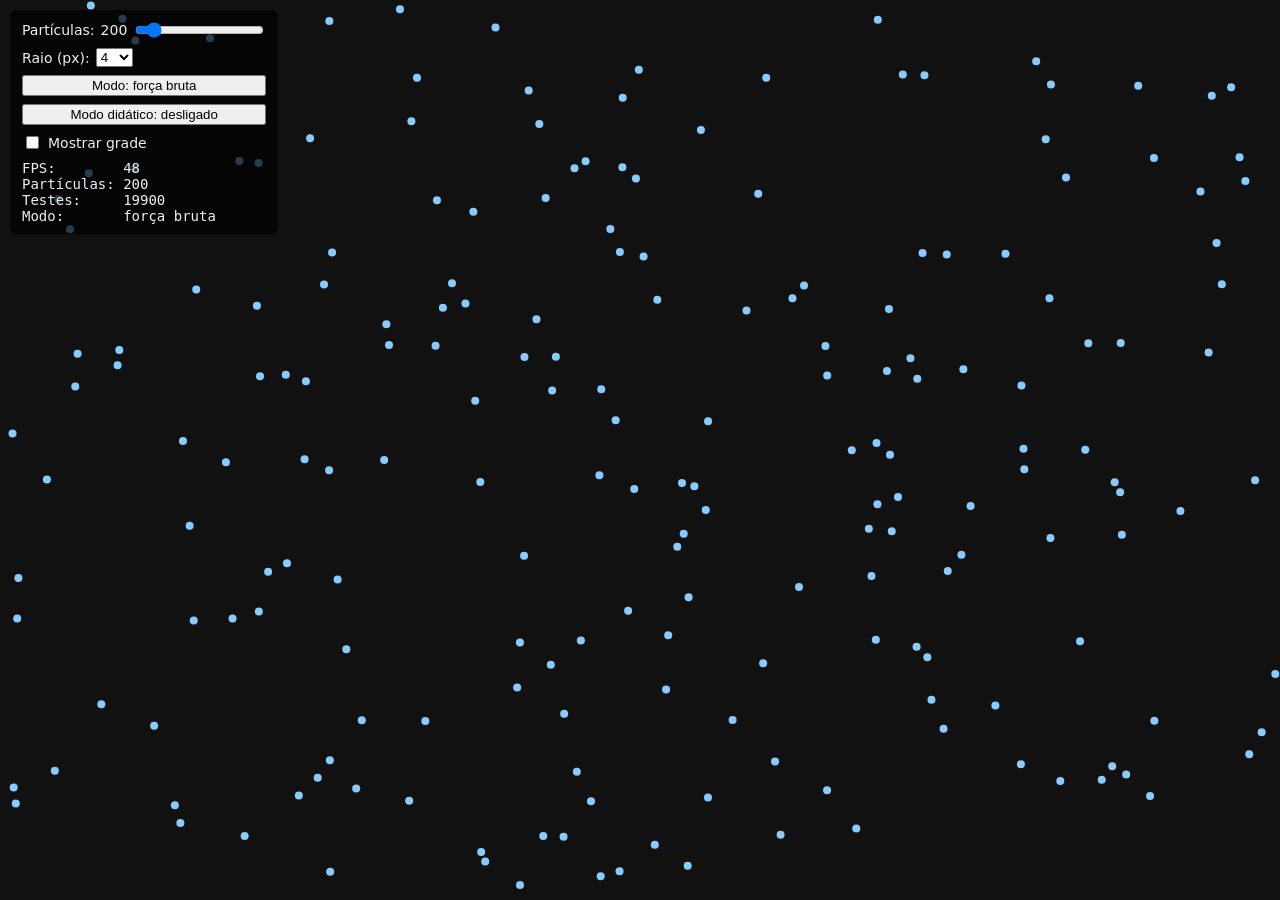
==== index.html @ 2d7d8c55 "Modo didático: passos da força bruta" ====
<!doctype html>
<html lang="pt-BR">
<head>
  <meta charset="utf-8">
  <meta name="viewport" content="width=device-width, initial-scale=1">
  <title>Quadtree: colisão de partículas</title>
  <link rel="stylesheet" href="style.css">
</head>
<body>
  <canvas id="canvas"></canvas>

  <div id="panel">
    <label>
      Partículas: <span id="countValue">200</span>
      <input id="count" type="range" min="10" max="2000" value="200">
    </label>
    <label>
      Raio (px):
      <select id="radius">
        <option value="2">2</option>
        <option value="4" selected>4</option>
        <option value="8">8</option>
        <option value="16">16</option>
        <option value="32">32</option>
      </select>
    </label>
    <button id="modeBtn">Modo: força bruta</button>
    <button id="stepBtn">Modo didático: desligado</button>
    <div id="notice"></div>
    <label><input id="showGrid" type="checkbox"> Mostrar grade</label>
    <pre id="stats"></pre>
  </div>

  <!-- Scripts clássicos (não ES modules): assim a demo funciona abrindo o arquivo direto, sem servidor. -->
  <script src="src/particle.js"></script>
  <script src="src/quadtree.js"></script>
  <script src="src/simulation.js"></script>
  <script src="src/renderer.js"></script>
  <script src="src/main.js"></script>
</body>
</html>
---- style.css ----
body {
  margin: 0;
  overflow: hidden;
  background: #111;
  font-family: system-ui, sans-serif;
}

canvas {
  display: block;
}

#panel {
  position: fixed;
  top: 10px;
  left: 10px;
  display: flex;
  flex-direction: column;
  gap: 8px;
  padding: 10px 12px;
  background: rgba(0, 0, 0, 0.7);
  color: #eee;
  font-size: 14px;
  border-radius: 6px;
}

#panel label {
  display: flex;
  align-items: center;
  gap: 6px;
}

#stats {
  margin: 0;
  font-family: monospace;
}

#notice {
  color: #fd3;
  font-size: 12px;
}

#notice:empty {
  display: none;
}
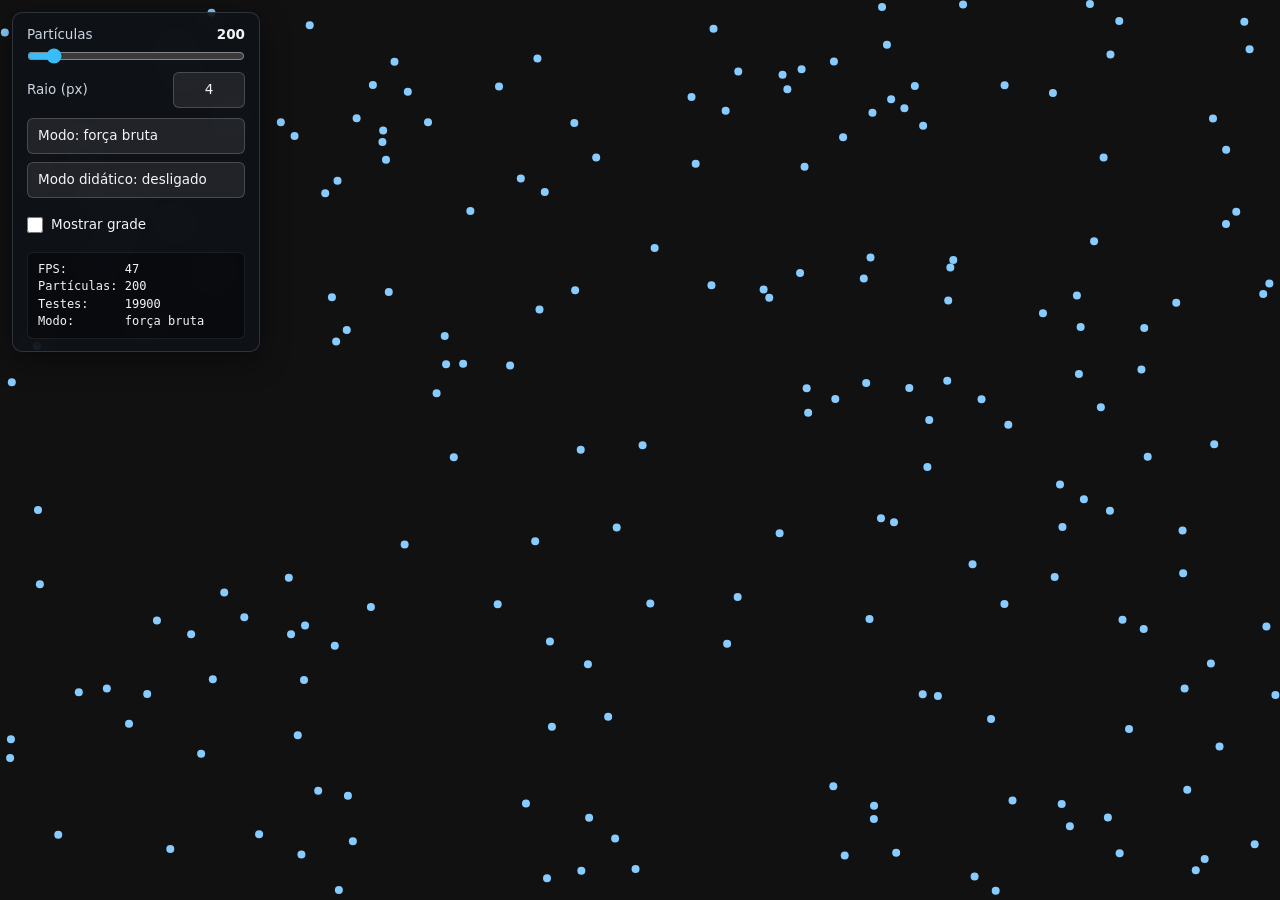
==== commit a36b2af4: "feat(ui): melhora usabilidade, acessibilidade WCAG e responsividade do painel" ====
--- a/index.html
+++ b/index.html
@@ -7,29 +7,44 @@
   <link rel="stylesheet" href="style.css">
 </head>
 <body>
-  <canvas id="canvas"></canvas>
+  <canvas id="canvas" aria-label="Área da simulação de colisão de partículas"></canvas>
 
-  <div id="panel">
-    <label>
-      Partículas: <span id="countValue">200</span>
-      <input id="count" type="range" min="10" max="2000" value="200">
+  <aside id="panel" role="region" aria-label="Controles da simulação">
+    <div class="control-group">
+      <label class="field-range" for="count">
+        <span class="field-header">
+          <span>Partículas</span>
+          <output id="countValue" for="count">200</output>
+        </span>
+        <input id="count" type="range" min="10" max="2000" value="200" aria-label="Quantidade de partículas">
+      </label>
+
+      <label class="field-inline" for="radius">
+        <span>Raio (px)</span>
+        <select id="radius" aria-label="Raio das partículas em pixels">
+          <option value="2">2</option>
+          <option value="4" selected>4</option>
+          <option value="8">8</option>
+          <option value="16">16</option>
+          <option value="32">32</option>
+        </select>
+      </label>
+    </div>
+
+    <div class="control-actions">
+      <button id="modeBtn" type="button" title="Alternar entre força bruta e Quadtree sem reiniciar">Modo: força bruta</button>
+      <button id="stepBtn" type="button" title="Ativar inspeção passo a passo na próxima colisão (até 200 partículas)">Modo didático: desligado</button>
+    </div>
+
+    <div id="notice" role="status" aria-live="polite"></div>
+
+    <label class="field-check" for="showGrid">
+      <input id="showGrid" type="checkbox">
+      <span>Mostrar grade</span>
     </label>
-    <label>
-      Raio (px):
-      <select id="radius">
-        <option value="2">2</option>
-        <option value="4" selected>4</option>
-        <option value="8">8</option>
-        <option value="16">16</option>
-        <option value="32">32</option>
-      </select>
-    </label>
-    <button id="modeBtn">Modo: força bruta</button>
-    <button id="stepBtn">Modo didático: desligado</button>
-    <div id="notice"></div>
-    <label><input id="showGrid" type="checkbox"> Mostrar grade</label>
-    <pre id="stats"></pre>
-  </div>
+
+    <pre id="stats" aria-label="Estatísticas da simulação"></pre>
+  </aside>
 
   <!-- Scripts clássicos (não ES modules): assim a demo funciona abrindo o arquivo direto, sem servidor. -->
   <script src="src/particle.js"></script>
--- a/style.css
+++ b/style.css
@@ -1,8 +1,31 @@
+:root {
+  --bg-canvas: #111318;
+  --panel-bg: rgba(15, 18, 25, 0.84);
+  --panel-border: rgba(255, 255, 255, 0.14);
+  --control-bg: rgba(255, 255, 255, 0.08);
+  --control-bg-hover: rgba(255, 255, 255, 0.15);
+  --control-border: rgba(255, 255, 255, 0.18);
+  --text-primary: #f3f4f6;
+  --text-muted: #cbd5e1;
+  --accent: #38bdf8;
+  --focus-ring: #7dd3fc;
+  --warning: #fde047;
+  --stats-bg: rgba(0, 0, 0, 0.35);
+  --radius-md: 10px;
+  --radius-sm: 6px;
+  --shadow-panel: 0 8px 30px rgba(0, 0, 0, 0.45);
+}
+
+* {
+  box-sizing: border-box;
+}
+
 body {
   margin: 0;
   overflow: hidden;
-  background: #111;
-  font-family: system-ui, sans-serif;
+  background: var(--bg-canvas);
+  color: var(--text-primary);
+  font-family: system-ui, -apple-system, BlinkMacSystemFont, "Segoe UI", sans-serif;
 }
 
 canvas {
@@ -11,34 +34,185 @@
 
 #panel {
   position: fixed;
-  top: 10px;
-  left: 10px;
+  top: 12px;
+  left: 12px;
+  z-index: 10;
+  width: 248px;
+  max-width: calc(100vw - 24px);
+  max-height: calc(100vh - 24px);
+  overflow-y: auto;
+  display: flex;
+  flex-direction: column;
+  gap: 10px;
+  padding: 12px 14px;
+  background: var(--panel-bg);
+  backdrop-filter: blur(12px);
+  -webkit-backdrop-filter: blur(12px);
+  border: 1px solid var(--panel-border);
+  border-radius: var(--radius-md);
+  box-shadow: var(--shadow-panel);
+  color: var(--text-primary);
+  font-size: 13.5px;
+  line-height: 1.4;
+}
+
+.control-group,
+.control-actions {
   display: flex;
   flex-direction: column;
   gap: 8px;
-  padding: 10px 12px;
-  background: rgba(0, 0, 0, 0.7);
-  color: #eee;
-  font-size: 14px;
-  border-radius: 6px;
-}
-
-#panel label {
-  display: flex;
+}
+
+.field-range {
+  display: flex;
+  flex-direction: column;
+  gap: 4px;
+}
+
+.field-header {
+  display: flex;
+  justify-content: space-between;
   align-items: center;
-  gap: 6px;
-}
-
-#stats {
-  margin: 0;
-  font-family: monospace;
+  color: var(--text-muted);
+  font-weight: 500;
+}
+
+#countValue {
+  color: var(--text-primary);
+  font-variant-numeric: tabular-nums;
+  font-weight: 600;
+}
+
+.field-inline {
+  display: flex;
+  justify-content: space-between;
+  align-items: center;
+  gap: 8px;
+  color: var(--text-muted);
+  font-weight: 500;
+}
+
+.field-check {
+  display: flex;
+  align-items: center;
+  gap: 8px;
+  min-height: 34px;
+  cursor: pointer;
+  user-select: none;
+  color: var(--text-primary);
+}
+
+#count {
+  width: 100%;
+  margin: 0;
+  accent-color: var(--accent);
+  cursor: pointer;
+}
+
+#radius,
+#panel button {
+  appearance: none;
+  background: var(--control-bg);
+  color: var(--text-primary);
+  border: 1px solid var(--control-border);
+  border-radius: var(--radius-sm);
+  font: inherit;
+  font-weight: 500;
+  min-height: 36px;
+  padding: 6px 10px;
+  cursor: pointer;
+  transition: background-color 140ms ease, border-color 140ms ease;
+}
+
+#radius {
+  min-width: 72px;
+  text-align: center;
+}
+
+#radius option {
+  background: #181c24;
+  color: var(--text-primary);
+}
+
+#panel button {
+  width: 100%;
+  text-align: left;
+}
+
+#radius:hover,
+#panel button:hover {
+  background: var(--control-bg-hover);
+  border-color: rgba(255, 255, 255, 0.3);
+}
+
+#panel button:active {
+  transform: translateY(1px);
+}
+
+#showGrid {
+  width: 16px;
+  height: 16px;
+  margin: 0;
+  accent-color: var(--accent);
+  cursor: pointer;
+}
+
+#panel :focus-visible {
+  outline: 2px solid var(--focus-ring);
+  outline-offset: 2px;
 }
 
 #notice {
-  color: #fd3;
+  color: var(--warning);
   font-size: 12px;
+  font-weight: 500;
+  line-height: 1.35;
 }
 
 #notice:empty {
   display: none;
 }
+
+#stats {
+  margin: 0;
+  padding: 8px 10px;
+  background: var(--stats-bg);
+  border: 1px solid rgba(255, 255, 255, 0.08);
+  border-radius: var(--radius-sm);
+  font-family: ui-monospace, SFMono-Regular, Menlo, Consolas, monospace;
+  font-size: 12px;
+  line-height: 1.45;
+  color: var(--text-primary);
+  white-space: pre-wrap;
+  word-break: break-word;
+}
+
+@media (pointer: coarse), (max-width: 600px) {
+  #panel {
+    top: 8px;
+    left: 8px;
+    width: min(280px, calc(100vw - 16px));
+  }
+
+  #radius,
+  #panel button,
+  .field-check {
+    min-height: 44px;
+  }
+
+  #showGrid {
+    width: 20px;
+    height: 20px;
+  }
+}
+
+@media (prefers-reduced-motion: reduce) {
+  #radius,
+  #panel button {
+    transition: none;
+  }
+
+  #panel button:active {
+    transform: none;
+  }
+}
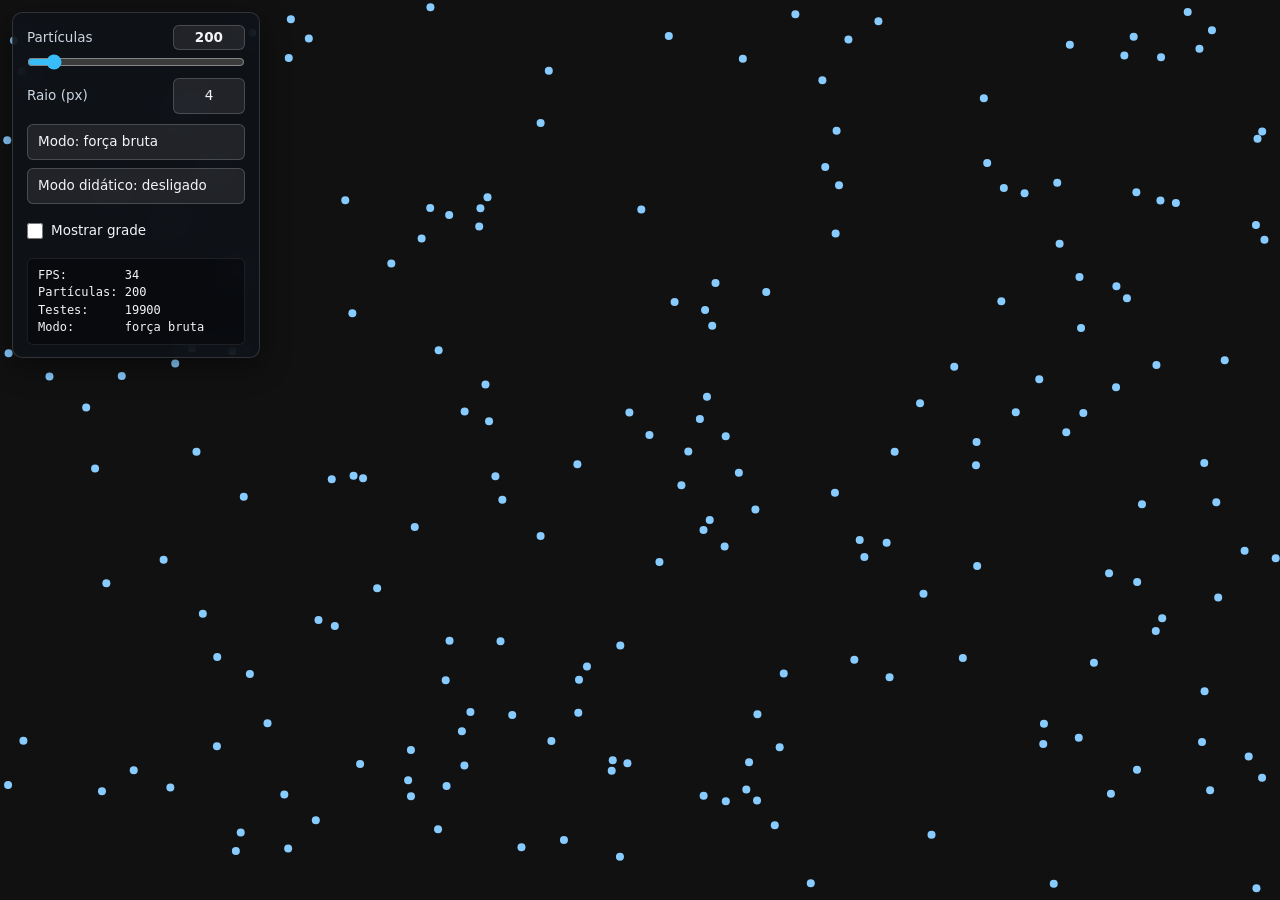
==== commit 97e384e9: "feat(ui): transforma countValue em campo de insercao numerica sincronizado com slider" ====
--- a/index.html
+++ b/index.html
@@ -11,13 +11,13 @@
 
   <aside id="panel" role="region" aria-label="Controles da simulação">
     <div class="control-group">
-      <label class="field-range" for="count">
-        <span class="field-header">
-          <span>Partículas</span>
-          <output id="countValue" for="count">200</output>
-        </span>
+      <div class="field-range">
+        <div class="field-header">
+          <label for="count">Partículas</label>
+          <input id="countValue" type="number" min="10" max="2000" value="200" aria-label="Quantidade numérica de partículas">
+        </div>
         <input id="count" type="range" min="10" max="2000" value="200" aria-label="Quantidade de partículas">
-      </label>
+      </div>
 
       <label class="field-inline" for="radius">
         <span>Raio (px)</span>
--- a/style.css
+++ b/style.css
@@ -78,9 +78,22 @@
 }
 
 #countValue {
-  color: var(--text-primary);
+  width: 72px;
+  text-align: right;
+  background: var(--control-bg);
+  color: var(--text-primary);
+  border: 1px solid var(--control-border);
+  border-radius: var(--radius-sm);
+  padding: 2px 6px;
+  font: inherit;
   font-variant-numeric: tabular-nums;
   font-weight: 600;
+  transition: background-color 140ms ease, border-color 140ms ease;
+}
+
+#countValue:hover {
+  background: var(--control-bg-hover);
+  border-color: rgba(255, 255, 255, 0.3);
 }
 
 .field-inline {
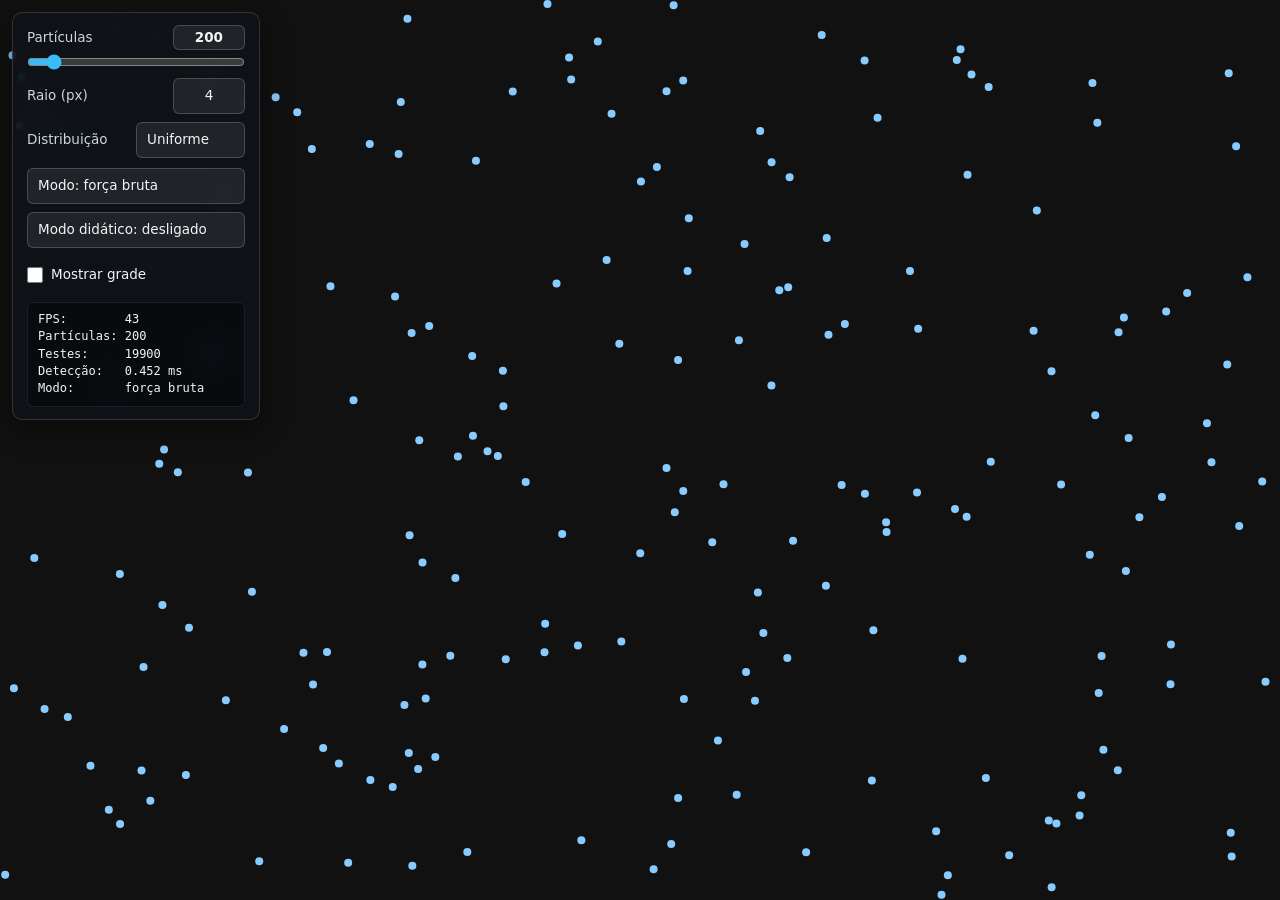
==== commit 5003e555: "Adiciona suporte para diferentes distribuições de partículas na simulação e atualiza documentação" ====
--- a/index.html
+++ b/index.html
@@ -29,6 +29,15 @@
           <option value="32">32</option>
         </select>
       </label>
+
+      <label class="field-inline" for="distribution">
+        <span>Distribuição</span>
+        <select id="distribution" aria-label="Distribuição espacial das partículas">
+          <option value="uniform" selected>Uniforme</option>
+          <option value="cluster">Aglomerado</option>
+          <option value="clusters">Dois clusters</option>
+        </select>
+      </label>
     </div>
 
     <div class="control-actions">
--- a/style.css
+++ b/style.css
@@ -122,7 +122,7 @@
   cursor: pointer;
 }
 
-#radius,
+#panel select,
 #panel button {
   appearance: none;
   background: var(--control-bg);
@@ -142,7 +142,7 @@
   text-align: center;
 }
 
-#radius option {
+#panel select option {
   background: #181c24;
   color: var(--text-primary);
 }
@@ -152,7 +152,7 @@
   text-align: left;
 }
 
-#radius:hover,
+#panel select:hover,
 #panel button:hover {
   background: var(--control-bg-hover);
   border-color: rgba(255, 255, 255, 0.3);
@@ -207,7 +207,7 @@
     width: min(280px, calc(100vw - 16px));
   }
 
-  #radius,
+  #panel select,
   #panel button,
   .field-check {
     min-height: 44px;
@@ -220,7 +220,7 @@
 }
 
 @media (prefers-reduced-motion: reduce) {
-  #radius,
+  #panel select,
   #panel button {
     transition: none;
   }
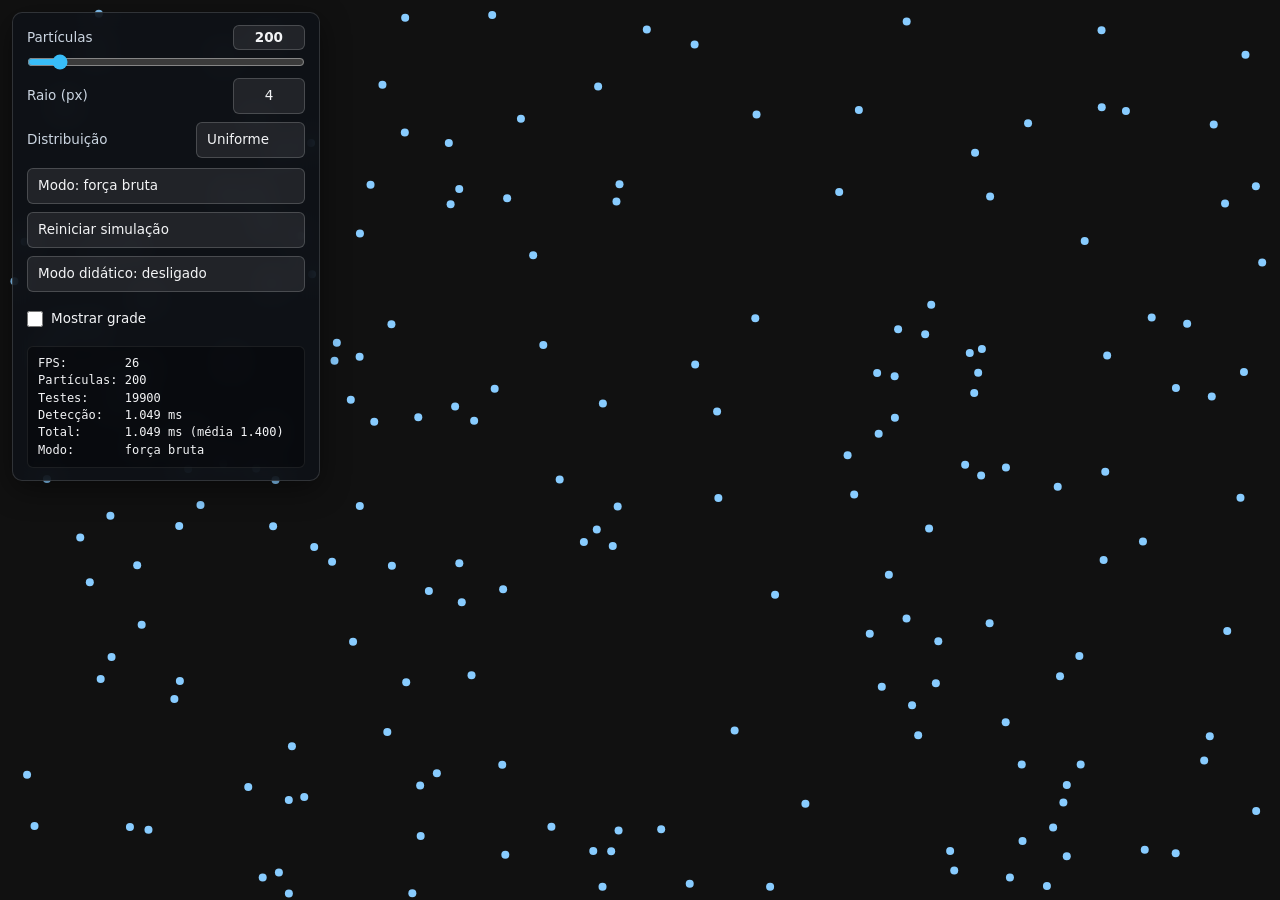
==== commit 56d35385: "Atualiza README e interface para reiniciar simulação e exibir média de tempo por frame" ====
--- a/index.html
+++ b/index.html
@@ -41,7 +41,8 @@
     </div>
 
     <div class="control-actions">
-      <button id="modeBtn" type="button" title="Alternar entre força bruta e Quadtree sem reiniciar">Modo: força bruta</button>
+      <button id="modeBtn" type="button" title="Alternar entre força bruta e Quadtree (reinicia a distribuição em Aglomerado/Dois clusters)">Modo: força bruta</button>
+      <button id="resetBtn" type="button" title="Reiniciar as posições das partículas com a distribuição atual">Reiniciar simulação</button>
       <button id="stepBtn" type="button" title="Ativar inspeção passo a passo na próxima colisão (até 200 partículas)">Modo didático: desligado</button>
     </div>
 
--- a/style.css
+++ b/style.css
@@ -37,7 +37,7 @@
   top: 12px;
   left: 12px;
   z-index: 10;
-  width: 248px;
+  width: 308px;
   max-width: calc(100vw - 24px);
   max-height: calc(100vh - 24px);
   overflow-y: auto;
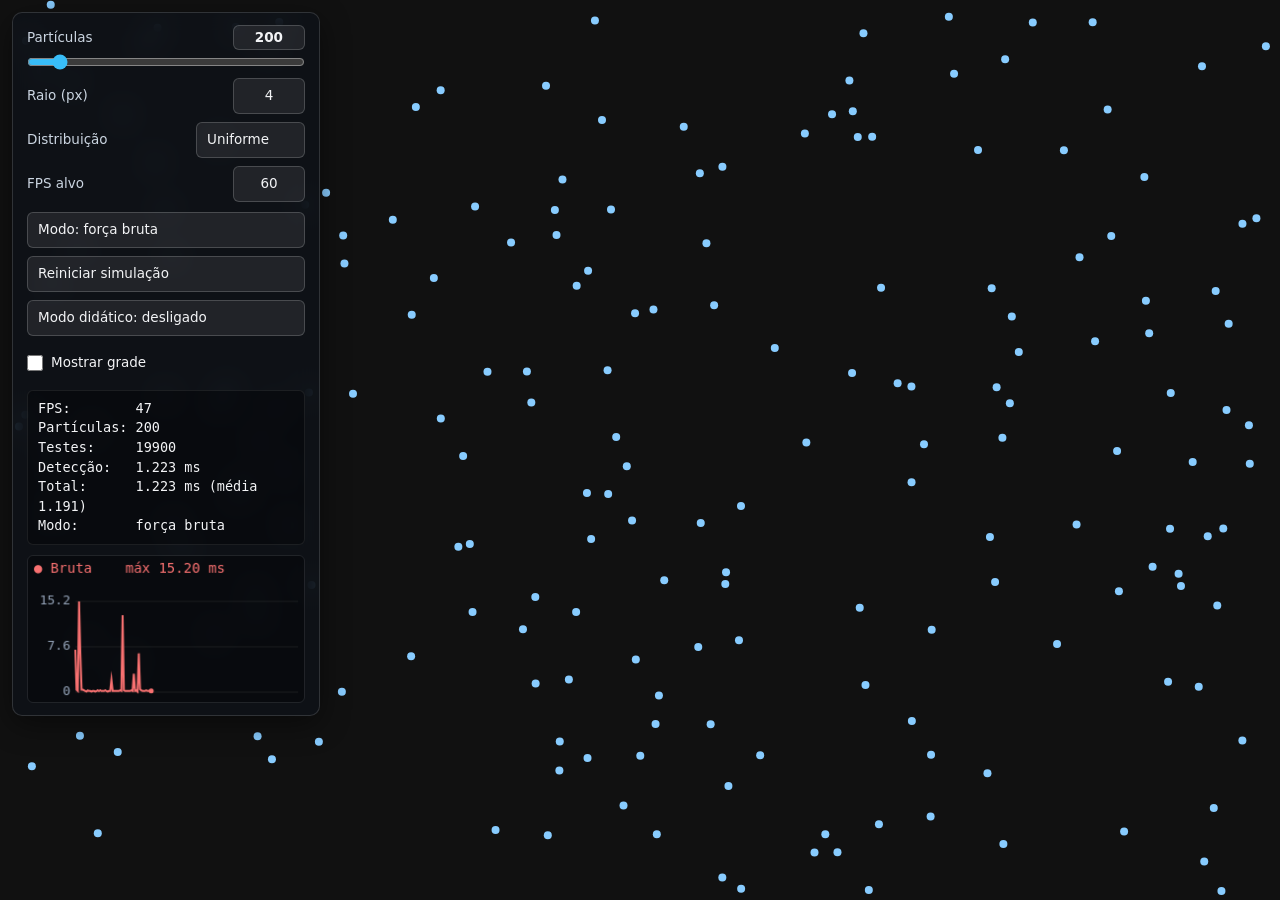
==== commit b726190a: "Adiciona suporte para ajuste de FPS e gráfico de velocidade na simulação" ====
--- a/index.html
+++ b/index.html
@@ -38,6 +38,18 @@
           <option value="clusters">Dois clusters</option>
         </select>
       </label>
+
+      <label class="field-inline" for="fps">
+        <span>FPS alvo</span>
+        <select id="fps" aria-label="Taxa de quadros alvo da simulação">
+          <option value="5">5</option>
+          <option value="15">15</option>
+          <option value="30">30</option>
+          <option value="60" selected>60</option>
+          <option value="120">120</option>
+          <option value="0">Máx</option>
+        </select>
+      </label>
     </div>
 
     <div class="control-actions">
@@ -54,6 +66,8 @@
     </label>
 
     <pre id="stats" aria-label="Estatísticas da simulação"></pre>
+
+    <canvas id="speedChart" width="280" height="148" aria-label="Gráfico comparando tempo por frame entre força bruta e Quadtree"></canvas>
   </aside>
 
   <!-- Scripts clássicos (não ES modules): assim a demo funciona abrindo o arquivo direto, sem servidor. -->
--- a/style.css
+++ b/style.css
@@ -137,7 +137,8 @@
   transition: background-color 140ms ease, border-color 140ms ease;
 }
 
-#radius {
+#radius,
+#fps {
   min-width: 72px;
   text-align: center;
 }
@@ -193,18 +194,26 @@
   border: 1px solid rgba(255, 255, 255, 0.08);
   border-radius: var(--radius-sm);
   font-family: ui-monospace, SFMono-Regular, Menlo, Consolas, monospace;
-  font-size: 12px;
+  font-size: 13.5px;
   line-height: 1.45;
   color: var(--text-primary);
   white-space: pre-wrap;
   word-break: break-word;
+}
+
+#speedChart {
+  width: 100%;
+  height: 148px;
+  display: block;
+  border: 1px solid rgba(255, 255, 255, 0.08);
+  border-radius: var(--radius-sm);
 }
 
 @media (pointer: coarse), (max-width: 600px) {
   #panel {
     top: 8px;
     left: 8px;
-    width: min(280px, calc(100vw - 16px));
+    width: min(308px, calc(100vw - 16px));
   }
 
   #panel select,
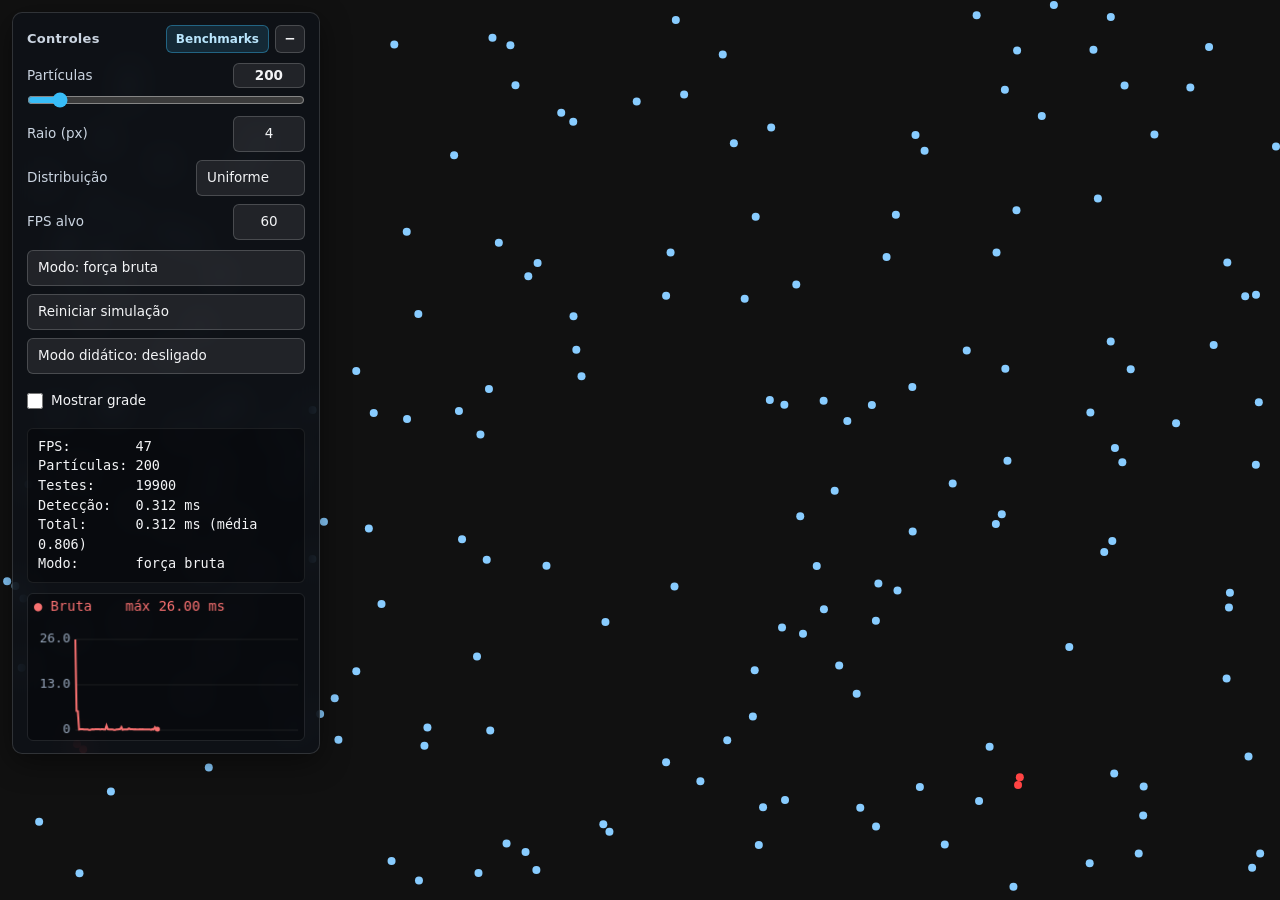
==== commit 810dbffd: "feat(ui,bench): adiciona painel recolhivel (H), link de benchmarks e resultados gravados" ====
--- a/index.html
+++ b/index.html
@@ -10,6 +10,15 @@
   <canvas id="canvas" aria-label="Área da simulação de colisão de partículas"></canvas>
 
   <aside id="panel" role="region" aria-label="Controles da simulação">
+    <div class="panel-header">
+      <span class="panel-title">Controles</span>
+      <div class="panel-header-actions">
+        <a id="benchLink" class="panel-chip" href="bench/benchmark.html" title="Abrir painel interativo de benchmarks">Benchmarks</a>
+        <button id="togglePanelBtn" type="button" aria-expanded="true" aria-controls="panelBody" title="Minimizar ou expandir painel (tecla H)">−</button>
+      </div>
+    </div>
+
+    <div id="panelBody">
     <div class="control-group">
       <div class="field-range">
         <div class="field-header">
@@ -68,6 +77,7 @@
     <pre id="stats" aria-label="Estatísticas da simulação"></pre>
 
     <canvas id="speedChart" width="280" height="148" aria-label="Gráfico comparando tempo por frame entre força bruta e Quadtree"></canvas>
+    </div>
   </aside>
 
   <!-- Scripts clássicos (não ES modules): assim a demo funciona abrindo o arquivo direto, sem servidor. -->
--- a/style.css
+++ b/style.css
@@ -56,6 +56,61 @@
   line-height: 1.4;
 }
 
+.panel-header {
+  display: flex;
+  justify-content: space-between;
+  align-items: center;
+  gap: 8px;
+}
+
+.panel-title {
+  font-weight: 600;
+  font-size: 13px;
+  color: var(--text-muted);
+  letter-spacing: 0.02em;
+}
+
+.panel-header-actions {
+  display: inline-flex;
+  align-items: center;
+  gap: 6px;
+}
+
+.panel-chip {
+  display: inline-flex;
+  align-items: center;
+  padding: 4px 9px;
+  min-height: 28px;
+  border-radius: var(--radius-sm);
+  border: 1px solid rgba(56, 189, 248, 0.4);
+  background: rgba(56, 189, 248, 0.14);
+  color: #bae6fd;
+  text-decoration: none;
+  font-size: 12px;
+  font-weight: 600;
+  transition: background-color 140ms ease, border-color 140ms ease;
+}
+
+.panel-chip:hover {
+  background: rgba(56, 189, 248, 0.26);
+  border-color: rgba(56, 189, 248, 0.65);
+}
+
+#panelBody {
+  display: flex;
+  flex-direction: column;
+  gap: 10px;
+}
+
+#panel.collapsed {
+  width: auto;
+  padding: 8px 10px;
+}
+
+#panel.collapsed #panelBody {
+  display: none;
+}
+
 .control-group,
 .control-actions {
   display: flex;
@@ -153,6 +208,16 @@
   text-align: left;
 }
 
+#panel button#togglePanelBtn {
+  width: 30px;
+  min-width: 30px;
+  min-height: 28px;
+  padding: 0;
+  text-align: center;
+  font-weight: 700;
+  line-height: 1;
+}
+
 #panel select:hover,
 #panel button:hover {
   background: var(--control-bg-hover);
@@ -222,6 +287,12 @@
     min-height: 44px;
   }
 
+  #panel button#togglePanelBtn,
+  .panel-chip {
+    min-height: 36px;
+    min-width: 36px;
+  }
+
   #showGrid {
     width: 20px;
     height: 20px;
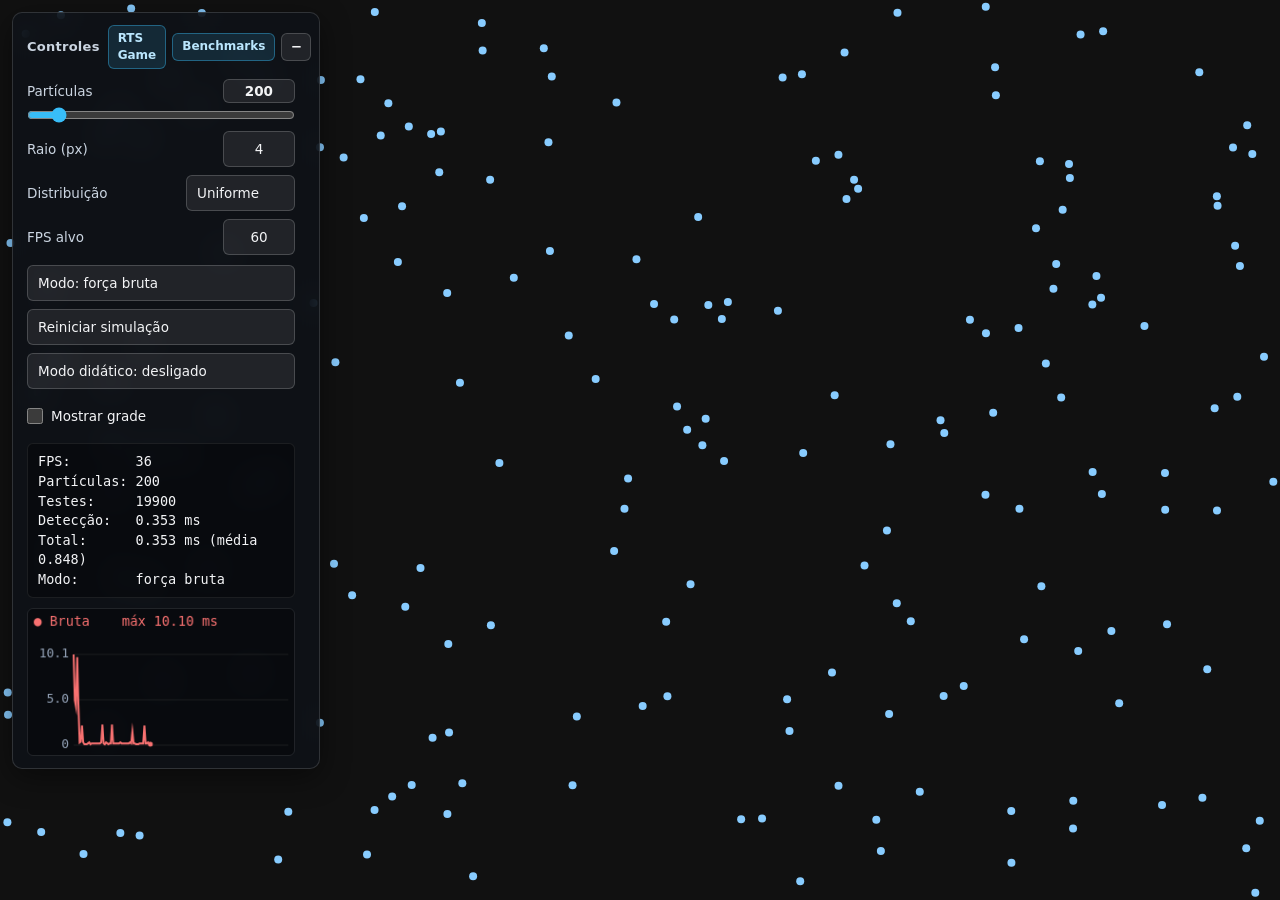
==== commit 91905ccd: "feat: adiciona mini-game RTS 2D com Fase 1, 3 torres defensivas e links de navegacao" ====
--- a/index.html
+++ b/index.html
@@ -13,6 +13,7 @@
     <div class="panel-header">
       <span class="panel-title">Controles</span>
       <div class="panel-header-actions">
+        <a id="rtsLink" class="panel-chip" href="rts-demo.html" title="Abrir mini-game RTS 2D com Fase 1, 3 torres defensivas e ondas">RTS Game</a>
         <a id="benchLink" class="panel-chip" href="bench/benchmark.html" title="Abrir painel interativo de benchmarks">Benchmarks</a>
         <button id="togglePanelBtn" type="button" aria-expanded="true" aria-controls="panelBody" title="Minimizar ou expandir painel (tecla H)">−</button>
       </div>
--- a/style.css
+++ b/style.css
@@ -1,4 +1,5 @@
 :root {
+  color-scheme: dark;
   --bg-canvas: #111318;
   --panel-bg: rgba(15, 18, 25, 0.84);
   --panel-border: rgba(255, 255, 255, 0.14);
@@ -11,6 +12,9 @@
   --focus-ring: #7dd3fc;
   --warning: #fde047;
   --stats-bg: rgba(0, 0, 0, 0.35);
+  --scrollbar-track: transparent;
+  --scrollbar-thumb: rgba(148, 163, 184, 0.28);
+  --scrollbar-thumb-hover: rgba(148, 163, 184, 0.52);
   --radius-md: 10px;
   --radius-sm: 6px;
   --shadow-panel: 0 8px 30px rgba(0, 0, 0, 0.45);
@@ -41,6 +45,9 @@
   max-width: calc(100vw - 24px);
   max-height: calc(100vh - 24px);
   overflow-y: auto;
+  scrollbar-width: thin;
+  scrollbar-color: var(--scrollbar-thumb) var(--scrollbar-track);
+  scrollbar-gutter: stable;
   display: flex;
   flex-direction: column;
   gap: 10px;
@@ -56,6 +63,24 @@
   line-height: 1.4;
 }
 
+#panel::-webkit-scrollbar {
+  width: 6px;
+}
+
+#panel::-webkit-scrollbar-track {
+  background: var(--scrollbar-track);
+  margin: 6px 0;
+}
+
+#panel::-webkit-scrollbar-thumb {
+  background: var(--scrollbar-thumb);
+  border-radius: 999px;
+}
+
+#panel::-webkit-scrollbar-thumb:hover {
+  background: var(--scrollbar-thumb-hover);
+}
+
 .panel-header {
   display: flex;
   justify-content: space-between;
